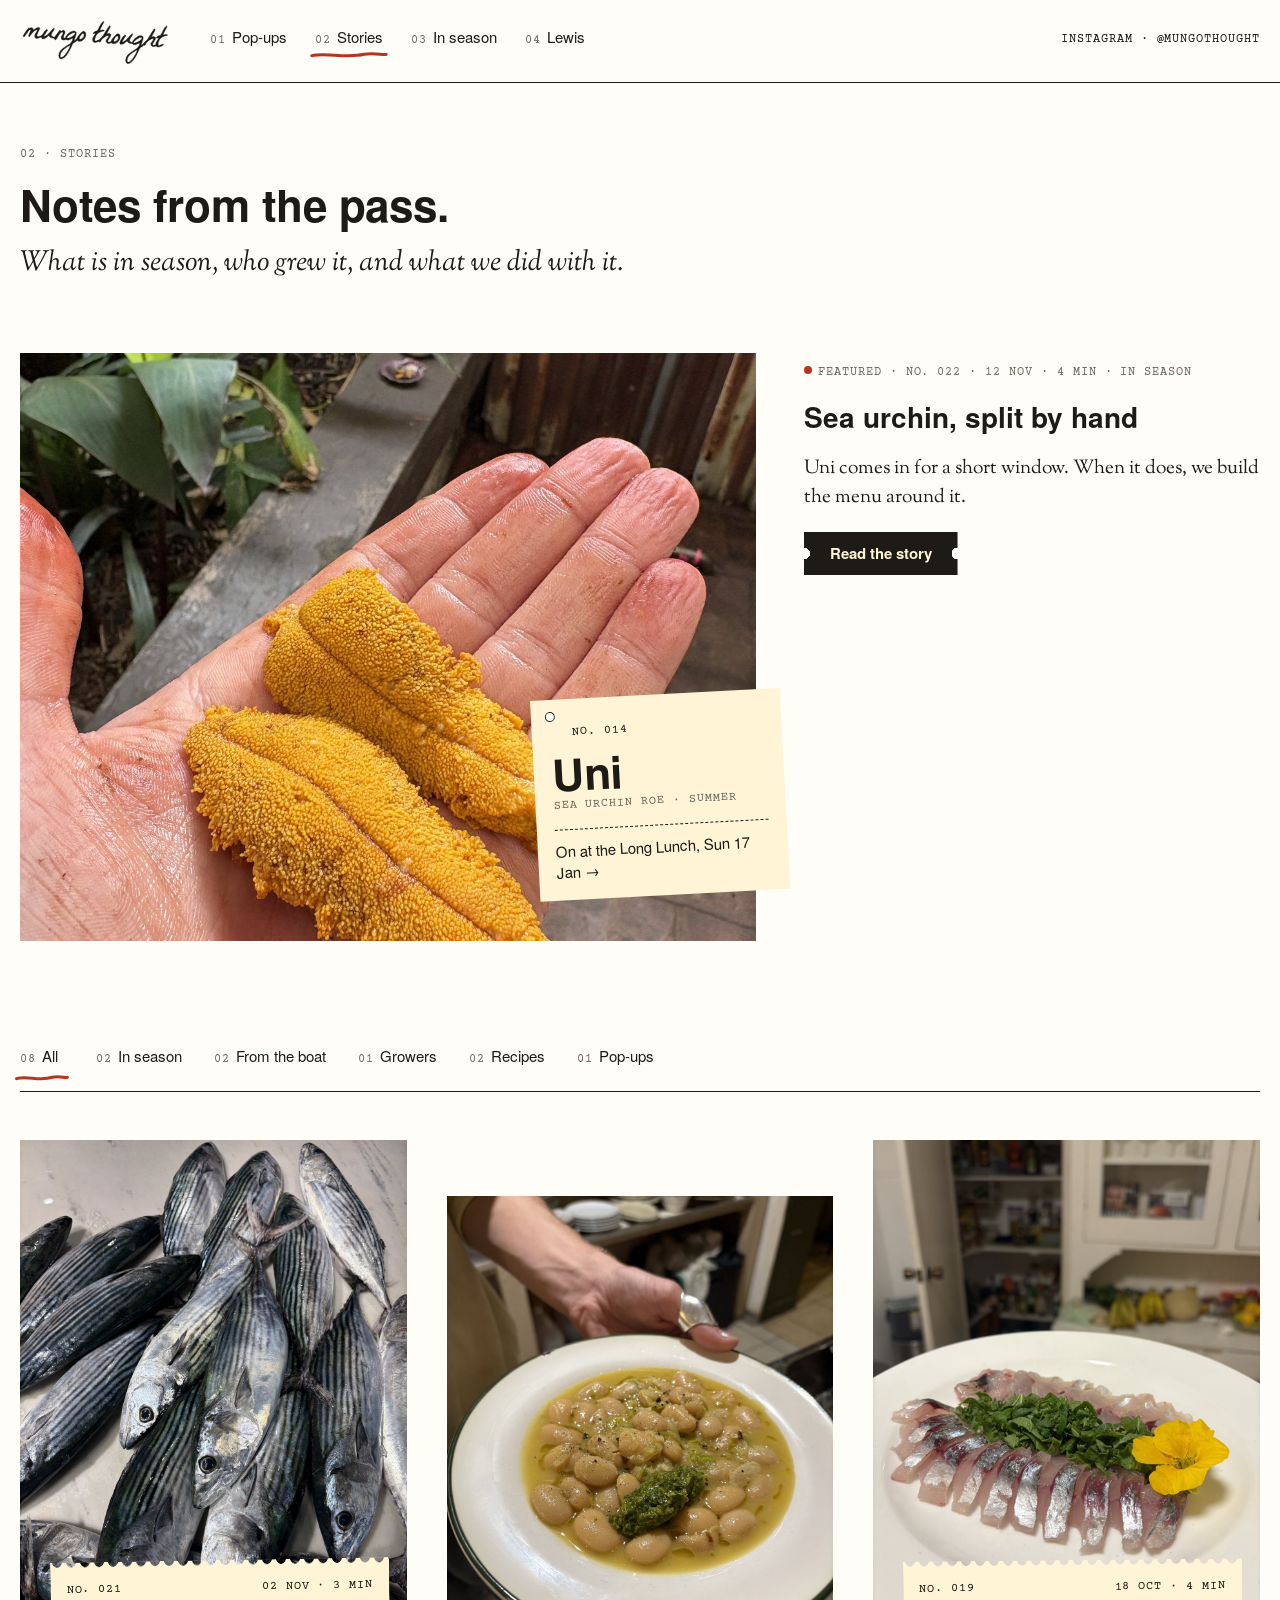
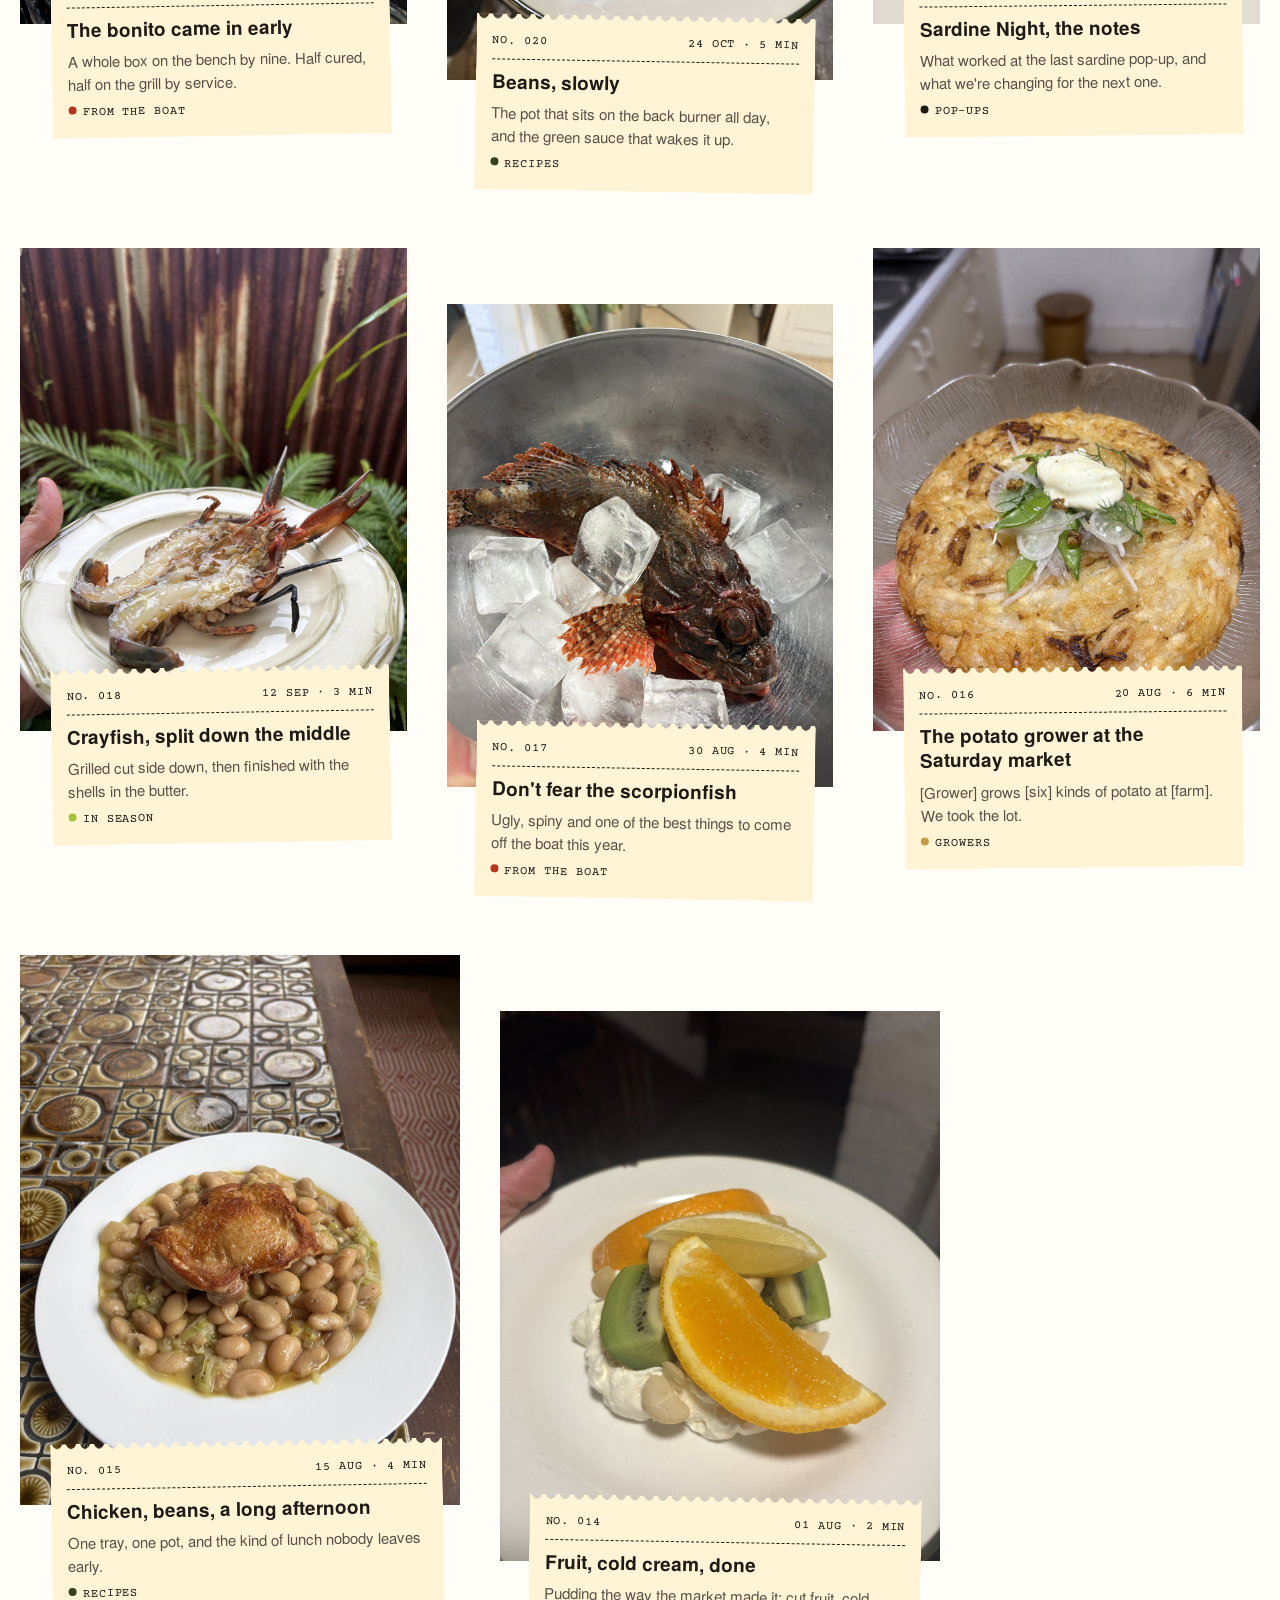
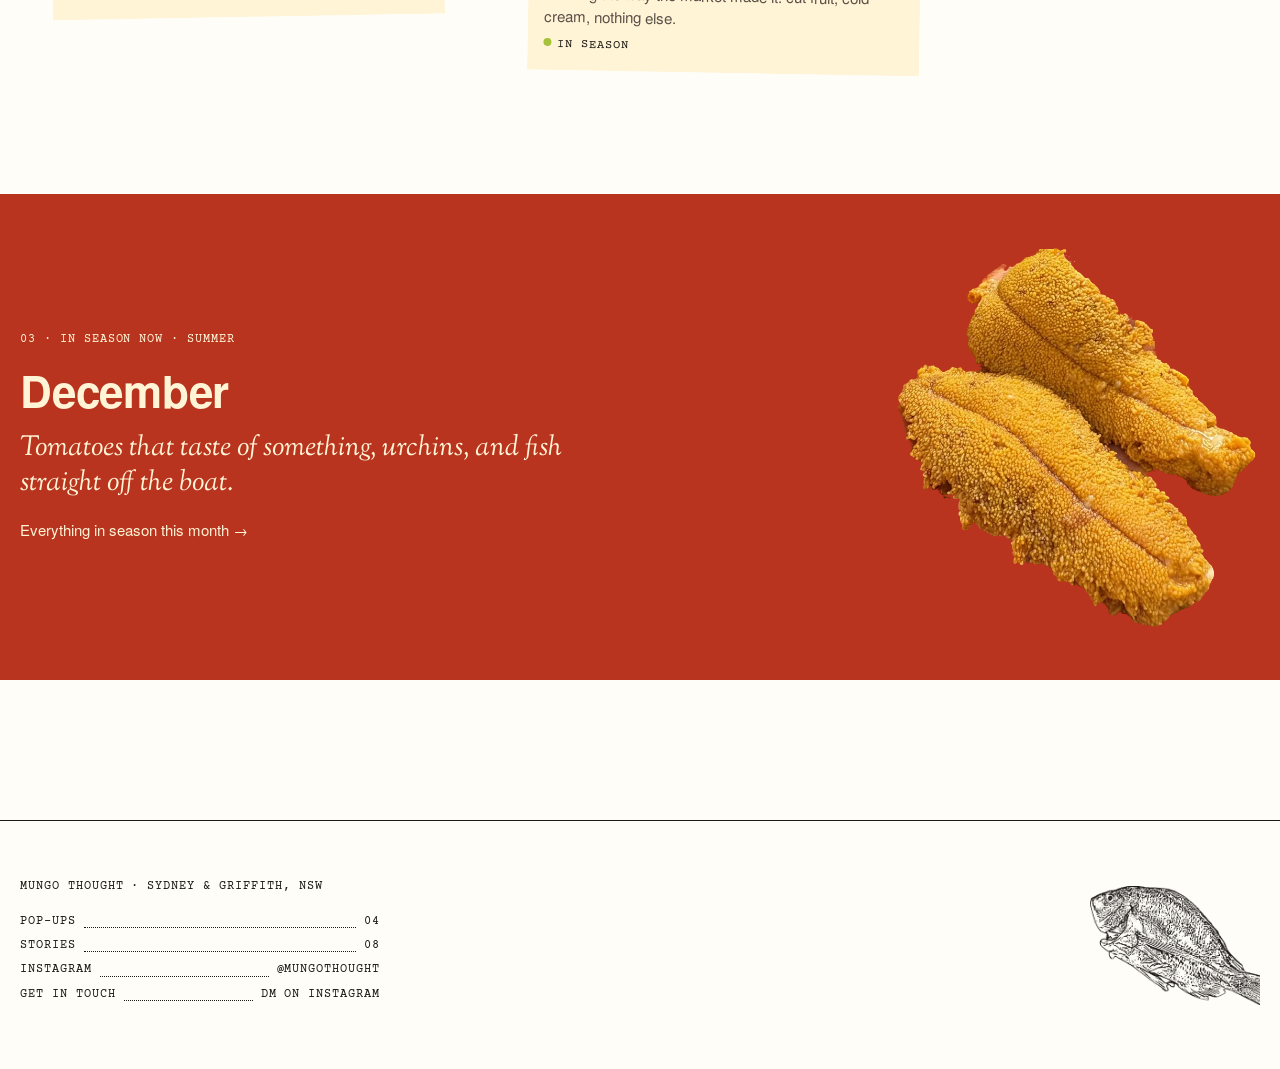
==== stories/index.html @ f0e1ba94 "Mungo Thought website: static site ready for Vercel - Home: the season field cycles through the mont" ====
<!doctype html>
<html lang="en-AU">
<head>
<meta charset="utf-8">
<meta name="viewport" content="width=device-width, initial-scale=1">
<title>Stories · Mungo Thought</title>
<meta name="description" content="Notes from the pass: what's in season, who grew it, and what Mungo Thought did with it.">
<meta name="theme-color" content="#FFFDF8">
<meta property="og:type" content="website">
<meta property="og:title" content="Stories · Mungo Thought">
<meta property="og:description" content="Notes from the pass: what's in season, who grew it, and what Mungo Thought did with it.">
<meta property="og:image" content="/assets/photos/uni-in-hand.jpg">
<link rel="icon" href="/assets/brand/favicon.svg" type="image/svg+xml">
<link rel="preload" href="/assets/fonts/Heros-Regular.woff2" as="font" type="font/woff2" crossorigin>
<link rel="preload" href="/assets/fonts/CourierPrime-Regular.woff2" as="font" type="font/woff2" crossorigin>
<link rel="stylesheet" href="/assets/css/site.css">
<script src="/assets/js/site.js" defer></script>
</head>
<body>
<a class="skip" href="#main">Skip to content</a>
<div id="top" style="background:#FFFDF8;color:#1E1A16">
<header class="site-header" style="position:sticky;top:0;z-index:50;display:flex;flex-wrap:wrap;align-items:center;gap:10px 36px;padding:14px 20px;background:#FFFDF8;color:#1E1A16;border-bottom:1px solid #1E1A16">
<a href="/" aria-label="mungo thought, home" style="display:block;line-height:0"><img src="/assets/brand/logotype.svg" alt="" width="150" height="95" style="width:150px;height:auto"></a>
<nav aria-label="Main" class="site-nav" style="flex:1 1 auto;min-width:0;display:flex;gap:10px 28px;overflow-x:auto;padding:6px 4px 12px"><a href="/#popups" style="position:relative;display:inline-flex;align-items:baseline;gap:6px;white-space:nowrap;color:#1E1A16;text-decoration:none;font-family:'TeX Gyre Heros', 'Helvetica Neue', Helvetica, Arial, sans-serif;font-weight:400;font-size:15px;line-height:1.5"><span style="font-family:'Courier Prime', 'Courier New', monospace;font-weight:400;font-size:12px;line-height:1.4;letter-spacing:0.08em;text-transform:uppercase;color:#6F675F">01</span>Pop-ups</a><a href="/stories" aria-current="page" style="position:relative;display:inline-flex;align-items:baseline;gap:6px;white-space:nowrap;color:#1E1A16;text-decoration:none;font-family:'TeX Gyre Heros', 'Helvetica Neue', Helvetica, Arial, sans-serif;font-weight:400;font-size:15px;line-height:1.5"><span style="font-family:'Courier Prime', 'Courier New', monospace;font-weight:400;font-size:12px;line-height:1.4;letter-spacing:0.08em;text-transform:uppercase;color:#6F675F">02</span>Stories<svg viewBox="0 0 200 14" preserveAspectRatio="none" aria-hidden="true" style="position:absolute;left:-4px;bottom:-10px;width:calc(100% + 8px);height:10px;overflow:visible;pointer-events:none"><path d="M2 8 C 40 3, 90 12, 140 6 C 170 3, 190 8, 198 6" fill="none" stroke="#B9341E" stroke-width="3" stroke-linecap="round" vector-effect="non-scaling-stroke"></path></svg></a><a href="/in-season" style="position:relative;display:inline-flex;align-items:baseline;gap:6px;white-space:nowrap;color:#1E1A16;text-decoration:none;font-family:'TeX Gyre Heros', 'Helvetica Neue', Helvetica, Arial, sans-serif;font-weight:400;font-size:15px;line-height:1.5"><span style="font-family:'Courier Prime', 'Courier New', monospace;font-weight:400;font-size:12px;line-height:1.4;letter-spacing:0.08em;text-transform:uppercase;color:#6F675F">03</span>In season</a><a href="/lewis" style="position:relative;display:inline-flex;align-items:baseline;gap:6px;white-space:nowrap;color:#1E1A16;text-decoration:none;font-family:'TeX Gyre Heros', 'Helvetica Neue', Helvetica, Arial, sans-serif;font-weight:400;font-size:15px;line-height:1.5"><span style="font-family:'Courier Prime', 'Courier New', monospace;font-weight:400;font-size:12px;line-height:1.4;letter-spacing:0.08em;text-transform:uppercase;color:#6F675F">04</span>Lewis</a></nav>
<a href="https://www.instagram.com/mungothought/" target="_blank" rel="noopener" class="ig-link" style="color:#1E1A16;text-decoration:none;white-space:nowrap;font-family:'Courier Prime', 'Courier New', monospace;font-weight:400;font-size:12px;line-height:1.4;letter-spacing:0.08em;text-transform:uppercase">Instagram · @mungothought</a>
</header>
<main id="main">
<section style="padding:64px 20px 0"><div style="display:flex;flex-direction:column;gap:18px;max-width:900px;scroll-margin-top:96px"><p style="margin:0;font-family:'Courier Prime', 'Courier New', monospace;font-weight:400;font-size:12px;line-height:1.4;letter-spacing:0.08em;text-transform:uppercase;color:#6F675F">02 · Stories</p><h1 style="margin:0;font-family:'TeX Gyre Heros', 'Helvetica Neue', Helvetica, Arial, sans-serif;font-weight:700;font-size:44px;line-height:1.05;letter-spacing:-0.005em">Notes from the pass.</h1><p style="margin:0;max-width:760px;font-family:'Sorts Mill Goudy', Georgia, serif;font-style:italic;font-weight:400;font-size:28px;line-height:1.25">What is in season, who grew it, and what we did with it.</p></div></section><section style="display:flex;flex-wrap:wrap;gap:48px;padding:72px 20px 0;align-items:flex-start">
<figure style="position:relative;flex:1 1 700px;min-width:0;max-width:820px;margin:0">
<a href="/stories/sea-urchin" style="display:block;line-height:0"><img src="/assets/photos/uni-in-hand.jpg" alt="Two tongues of sea urchin roe in an open palm" style="display:block;width:100%;aspect-ratio:5 / 4;object-fit:cover"></a>
<div class="mt-pin" style="position:absolute;right:-24px;bottom:40px"><div style="position:relative;box-sizing:border-box;width:250px;padding:26px 18px 18px;background:#FFF4D6;color:#1E1A16;transform:rotate(-3deg);transform-origin:0 0"><span aria-hidden="true" style="position:absolute;left:14px;top:12px;width:10px;height:10px;border-radius:999px;background:#FFFDF8;box-shadow:inset 0 0 0 1px #1E1A16"></span><div style="padding-left:22px;font-family:'Courier Prime', 'Courier New', monospace;font-weight:400;font-size:12px;line-height:1.4;letter-spacing:0.08em;text-transform:uppercase">No. 014</div><p style="margin:8px 0 2px;font-family:'TeX Gyre Heros', 'Helvetica Neue', Helvetica, Arial, sans-serif;font-weight:700;font-size:44px;line-height:1.05;letter-spacing:-0.005em">Uni</p><div style="font-family:'Courier Prime', 'Courier New', monospace;font-weight:400;font-size:12px;line-height:1.4;letter-spacing:0.08em;text-transform:uppercase;color:#6F675F">Sea urchin roe · summer</div><a href="/#coming-up" style="display:block;margin-top:14px;padding-top:10px;border-top:1px dashed #1E1A16;font-family:'TeX Gyre Heros', 'Helvetica Neue', Helvetica, Arial, sans-serif;font-weight:400;font-size:15px;line-height:1.5;line-height:1.4;color:#1E1A16;text-decoration:none">On at the Long Lunch, Sun 17 Jan →</a></div></div>
</figure>
<div style="flex:1 1 420px;min-width:0;max-width:520px;display:flex;flex-direction:column;gap:20px;padding-top:12px">
<p style="margin:0;font-family:'Courier Prime', 'Courier New', monospace;font-weight:400;font-size:12px;line-height:1.4;letter-spacing:0.08em;text-transform:uppercase;color:#6F675F"><span style="display:inline-block;width:8px;height:8px;border-radius:999px;background:#B9341E;margin-right:6px;vertical-align:1px"></span>Featured · No. 022 · 12 Nov · 4 min · In season</p>
<h2 style="margin:0;font-family:'TeX Gyre Heros', 'Helvetica Neue', Helvetica, Arial, sans-serif;font-weight:700;font-size:28px;line-height:1.15"><a href="/stories/sea-urchin" style="color:#1E1A16;text-decoration:none">Sea urchin, split by hand</a></h2>
<p style="margin:0;font-family:'Sorts Mill Goudy', Georgia, serif;font-weight:400;font-size:19px;line-height:1.55">Uni comes in for a short window. When it does, we build the menu around it.</p>
<div><a href="/stories/sea-urchin" class="mt-ticket" style="display:inline-flex;align-items:center;gap:8px;padding:14px 26px;background:#1E1A16;color:#FFF4D6;text-decoration:none;font-family:'TeX Gyre Heros', 'Helvetica Neue', Helvetica, Arial, sans-serif;font-weight:700;font-size:15px;line-height:1;-webkit-mask:radial-gradient(circle 6px at 0 50%, transparent 97%, #000) left / 51% 100% no-repeat, radial-gradient(circle 6px at 100% 50%, transparent 97%, #000) right / 51% 100% no-repeat;mask:radial-gradient(circle 6px at 0 50%, transparent 97%, #000) left / 51% 100% no-repeat, radial-gradient(circle 6px at 100% 50%, transparent 97%, #000) right / 51% 100% no-repeat">Read the story</a></div>
</div>
</section><nav aria-label="Story topics" style="display:flex;flex-wrap:wrap;gap:8px 32px;margin:96px 20px 0;padding:0 0 18px;border-bottom:1px solid #1E1A16"><button type="button" class="tab" data-tab="All" aria-pressed="true" style="position:relative;display:inline-flex;align-items:baseline;gap:6px;background:none;border:0;padding:8px 0 4px;cursor:pointer;color:#1E1A16;font-family:'TeX Gyre Heros', 'Helvetica Neue', Helvetica, Arial, sans-serif;font-weight:400;font-size:15px;line-height:1.5"><span style="font-family:'Courier Prime', 'Courier New', monospace;font-weight:400;font-size:12px;line-height:1.4;letter-spacing:0.08em;text-transform:uppercase;color:#6F675F">08</span>All<span class="u"><svg viewBox="0 0 200 14" preserveAspectRatio="none" aria-hidden="true" style="position:absolute;left:-4px;bottom:-10px;width:calc(100% + 8px);height:10px;overflow:visible;pointer-events:none"><path d="M2 8 C 40 3, 90 12, 140 6 C 170 3, 190 8, 198 6" fill="none" stroke="#B9341E" stroke-width="3" stroke-linecap="round" vector-effect="non-scaling-stroke"></path></svg></span></button><button type="button" class="tab" data-tab="In season" aria-pressed="false" style="position:relative;display:inline-flex;align-items:baseline;gap:6px;background:none;border:0;padding:8px 0 4px;cursor:pointer;color:#1E1A16;font-family:'TeX Gyre Heros', 'Helvetica Neue', Helvetica, Arial, sans-serif;font-weight:400;font-size:15px;line-height:1.5"><span style="font-family:'Courier Prime', 'Courier New', monospace;font-weight:400;font-size:12px;line-height:1.4;letter-spacing:0.08em;text-transform:uppercase;color:#6F675F">02</span>In season<span class="u"><svg viewBox="0 0 200 14" preserveAspectRatio="none" aria-hidden="true" style="position:absolute;left:-4px;bottom:-10px;width:calc(100% + 8px);height:10px;overflow:visible;pointer-events:none"><path d="M2 8 C 40 3, 90 12, 140 6 C 170 3, 190 8, 198 6" fill="none" stroke="#B9341E" stroke-width="3" stroke-linecap="round" vector-effect="non-scaling-stroke"></path></svg></span></button><button type="button" class="tab" data-tab="From the boat" aria-pressed="false" style="position:relative;display:inline-flex;align-items:baseline;gap:6px;background:none;border:0;padding:8px 0 4px;cursor:pointer;color:#1E1A16;font-family:'TeX Gyre Heros', 'Helvetica Neue', Helvetica, Arial, sans-serif;font-weight:400;font-size:15px;line-height:1.5"><span style="font-family:'Courier Prime', 'Courier New', monospace;font-weight:400;font-size:12px;line-height:1.4;letter-spacing:0.08em;text-transform:uppercase;color:#6F675F">02</span>From the boat<span class="u"><svg viewBox="0 0 200 14" preserveAspectRatio="none" aria-hidden="true" style="position:absolute;left:-4px;bottom:-10px;width:calc(100% + 8px);height:10px;overflow:visible;pointer-events:none"><path d="M2 8 C 40 3, 90 12, 140 6 C 170 3, 190 8, 198 6" fill="none" stroke="#B9341E" stroke-width="3" stroke-linecap="round" vector-effect="non-scaling-stroke"></path></svg></span></button><button type="button" class="tab" data-tab="Growers" aria-pressed="false" style="position:relative;display:inline-flex;align-items:baseline;gap:6px;background:none;border:0;padding:8px 0 4px;cursor:pointer;color:#1E1A16;font-family:'TeX Gyre Heros', 'Helvetica Neue', Helvetica, Arial, sans-serif;font-weight:400;font-size:15px;line-height:1.5"><span style="font-family:'Courier Prime', 'Courier New', monospace;font-weight:400;font-size:12px;line-height:1.4;letter-spacing:0.08em;text-transform:uppercase;color:#6F675F">01</span>Growers<span class="u"><svg viewBox="0 0 200 14" preserveAspectRatio="none" aria-hidden="true" style="position:absolute;left:-4px;bottom:-10px;width:calc(100% + 8px);height:10px;overflow:visible;pointer-events:none"><path d="M2 8 C 40 3, 90 12, 140 6 C 170 3, 190 8, 198 6" fill="none" stroke="#B9341E" stroke-width="3" stroke-linecap="round" vector-effect="non-scaling-stroke"></path></svg></span></button><button type="button" class="tab" data-tab="Recipes" aria-pressed="false" style="position:relative;display:inline-flex;align-items:baseline;gap:6px;background:none;border:0;padding:8px 0 4px;cursor:pointer;color:#1E1A16;font-family:'TeX Gyre Heros', 'Helvetica Neue', Helvetica, Arial, sans-serif;font-weight:400;font-size:15px;line-height:1.5"><span style="font-family:'Courier Prime', 'Courier New', monospace;font-weight:400;font-size:12px;line-height:1.4;letter-spacing:0.08em;text-transform:uppercase;color:#6F675F">02</span>Recipes<span class="u"><svg viewBox="0 0 200 14" preserveAspectRatio="none" aria-hidden="true" style="position:absolute;left:-4px;bottom:-10px;width:calc(100% + 8px);height:10px;overflow:visible;pointer-events:none"><path d="M2 8 C 40 3, 90 12, 140 6 C 170 3, 190 8, 198 6" fill="none" stroke="#B9341E" stroke-width="3" stroke-linecap="round" vector-effect="non-scaling-stroke"></path></svg></span></button><button type="button" class="tab" data-tab="Pop-ups" aria-pressed="false" style="position:relative;display:inline-flex;align-items:baseline;gap:6px;background:none;border:0;padding:8px 0 4px;cursor:pointer;color:#1E1A16;font-family:'TeX Gyre Heros', 'Helvetica Neue', Helvetica, Arial, sans-serif;font-weight:400;font-size:15px;line-height:1.5"><span style="font-family:'Courier Prime', 'Courier New', monospace;font-weight:400;font-size:12px;line-height:1.4;letter-spacing:0.08em;text-transform:uppercase;color:#6F675F">01</span>Pop-ups<span class="u"><svg viewBox="0 0 200 14" preserveAspectRatio="none" aria-hidden="true" style="position:absolute;left:-4px;bottom:-10px;width:calc(100% + 8px);height:10px;overflow:visible;pointer-events:none"><path d="M2 8 C 40 3, 90 12, 140 6 C 170 3, 190 8, 198 6" fill="none" stroke="#B9341E" stroke-width="3" stroke-linecap="round" vector-effect="non-scaling-stroke"></path></svg></span></button></nav><p class="empty" hidden style="margin:0;padding:80px 20px;text-align:center;font-family:'Sorts Mill Goudy', Georgia, serif;font-style:italic;font-weight:400;font-size:28px;line-height:1.25;color:#5A5047">Nothing under <span class="empty-name"></span> yet. The first one's being written.</p>
<div class="story-grid" style="display:flex;flex-wrap:wrap;gap:56px 40px;padding:48px 20px 0;align-items:flex-start"><div class="mt-card" data-topic="From the boat" style="--tilt:-1deg;flex:1 1 360px;min-width:0;max-width:440px;margin-top:var(--drop,0px)"><a href="/stories/sea-urchin" style="display:flex;flex-direction:column;color:#1E1A16;text-decoration:none"><img src="/assets/photos/bonito-pile.jpg" alt="A pile of bonito on a steel bench" style="display:block;width:100%;aspect-ratio:4 / 5;object-fit:cover"><div style="margin:-64px 18px 0 30px;position:relative"><div style="position:relative;box-sizing:border-box;background:#FFF4D6;color:#1E1A16;padding:20px 16px 16px;transform:rotate(var(--tilt));transform-origin:50% 0;-webkit-mask:radial-gradient(circle at 7px 0, transparent 4.5px, #000 5px) 0 0 / 14px 100% repeat-x;mask:radial-gradient(circle at 7px 0, transparent 4.5px, #000 5px) 0 0 / 14px 100% repeat-x"><div style="display:flex;justify-content:space-between;gap:12px;padding-bottom:8px;margin-bottom:10px;border-bottom:1px dashed #1E1A16;font-family:'Courier Prime', 'Courier New', monospace;font-weight:400;font-size:12px;line-height:1.4;letter-spacing:0.08em;text-transform:uppercase"><span>No. 021</span><span>02 Nov · 3 min</span></div><p style="margin:0 0 8px;font-family:'TeX Gyre Heros', 'Helvetica Neue', Helvetica, Arial, sans-serif;font-weight:700;font-size:19px;line-height:1.3">The bonito came in early</p><p style="margin:0;font-family:'TeX Gyre Heros', 'Helvetica Neue', Helvetica, Arial, sans-serif;font-weight:400;font-size:15px;line-height:1.5;color:#5A5047">A whole box on the bench by nine. Half cured, half on the grill by service.</p><div style="margin-top:10px;font-family:'Courier Prime', 'Courier New', monospace;font-weight:400;font-size:12px;line-height:1.4;letter-spacing:0.08em;text-transform:uppercase"><span style="display:inline-block;width:8px;height:8px;border-radius:999px;background:#B9341E;margin-right:6px;vertical-align:1px"></span>From the boat</div></div></div></a></div><div class="mt-card drop" data-topic="Recipes" style="--tilt:1deg;flex:1 1 360px;min-width:0;max-width:440px;margin-top:var(--drop,0px)"><a href="/stories/sea-urchin" style="display:flex;flex-direction:column;color:#1E1A16;text-decoration:none"><img src="/assets/photos/beans-salsa-verde.jpg" alt="White beans with salsa verde in a bowl, held out across the pass" style="display:block;width:100%;aspect-ratio:4 / 5;object-fit:cover"><div style="margin:-64px 18px 0 30px;position:relative"><div style="position:relative;box-sizing:border-box;background:#FFF4D6;color:#1E1A16;padding:20px 16px 16px;transform:rotate(var(--tilt));transform-origin:50% 0;-webkit-mask:radial-gradient(circle at 7px 0, transparent 4.5px, #000 5px) 0 0 / 14px 100% repeat-x;mask:radial-gradient(circle at 7px 0, transparent 4.5px, #000 5px) 0 0 / 14px 100% repeat-x"><div style="display:flex;justify-content:space-between;gap:12px;padding-bottom:8px;margin-bottom:10px;border-bottom:1px dashed #1E1A16;font-family:'Courier Prime', 'Courier New', monospace;font-weight:400;font-size:12px;line-height:1.4;letter-spacing:0.08em;text-transform:uppercase"><span>No. 020</span><span>24 Oct · 5 min</span></div><p style="margin:0 0 8px;font-family:'TeX Gyre Heros', 'Helvetica Neue', Helvetica, Arial, sans-serif;font-weight:700;font-size:19px;line-height:1.3">Beans, slowly</p><p style="margin:0;font-family:'TeX Gyre Heros', 'Helvetica Neue', Helvetica, Arial, sans-serif;font-weight:400;font-size:15px;line-height:1.5;color:#5A5047">The pot that sits on the back burner all day, and the green sauce that wakes it up.</p><div style="margin-top:10px;font-family:'Courier Prime', 'Courier New', monospace;font-weight:400;font-size:12px;line-height:1.4;letter-spacing:0.08em;text-transform:uppercase"><span style="display:inline-block;width:8px;height:8px;border-radius:999px;background:#36421F;margin-right:6px;vertical-align:1px"></span>Recipes</div></div></div></a></div><div class="mt-card" data-topic="Pop-ups" style="--tilt:-0.6deg;flex:1 1 360px;min-width:0;max-width:440px;margin-top:var(--drop,0px)"><a href="/stories/sea-urchin" style="display:flex;flex-direction:column;color:#1E1A16;text-decoration:none"><img src="/assets/photos/sardines-nasturtium.jpg" alt="Cured sardines with nasturtium leaves" style="display:block;width:100%;aspect-ratio:4 / 5;object-fit:cover"><div style="margin:-64px 18px 0 30px;position:relative"><div style="position:relative;box-sizing:border-box;background:#FFF4D6;color:#1E1A16;padding:20px 16px 16px;transform:rotate(var(--tilt));transform-origin:50% 0;-webkit-mask:radial-gradient(circle at 7px 0, transparent 4.5px, #000 5px) 0 0 / 14px 100% repeat-x;mask:radial-gradient(circle at 7px 0, transparent 4.5px, #000 5px) 0 0 / 14px 100% repeat-x"><div style="display:flex;justify-content:space-between;gap:12px;padding-bottom:8px;margin-bottom:10px;border-bottom:1px dashed #1E1A16;font-family:'Courier Prime', 'Courier New', monospace;font-weight:400;font-size:12px;line-height:1.4;letter-spacing:0.08em;text-transform:uppercase"><span>No. 019</span><span>18 Oct · 4 min</span></div><p style="margin:0 0 8px;font-family:'TeX Gyre Heros', 'Helvetica Neue', Helvetica, Arial, sans-serif;font-weight:700;font-size:19px;line-height:1.3">Sardine Night, the notes</p><p style="margin:0;font-family:'TeX Gyre Heros', 'Helvetica Neue', Helvetica, Arial, sans-serif;font-weight:400;font-size:15px;line-height:1.5;color:#5A5047">What worked at the last sardine pop-up, and what we're changing for the next one.</p><div style="margin-top:10px;font-family:'Courier Prime', 'Courier New', monospace;font-weight:400;font-size:12px;line-height:1.4;letter-spacing:0.08em;text-transform:uppercase"><span style="display:inline-block;width:8px;height:8px;border-radius:999px;background:#1E1A16;margin-right:6px;vertical-align:1px"></span>Pop-ups</div></div></div></a></div><div class="mt-card" data-topic="In season" style="--tilt:-1deg;flex:1 1 360px;min-width:0;max-width:440px;margin-top:var(--drop,0px)"><a href="/stories/sea-urchin" style="display:flex;flex-direction:column;color:#1E1A16;text-decoration:none"><img src="/assets/photos/crayfish-fern-plate.jpg" alt="A split crayfish on a plate among ferns" style="display:block;width:100%;aspect-ratio:4 / 5;object-fit:cover"><div style="margin:-64px 18px 0 30px;position:relative"><div style="position:relative;box-sizing:border-box;background:#FFF4D6;color:#1E1A16;padding:20px 16px 16px;transform:rotate(var(--tilt));transform-origin:50% 0;-webkit-mask:radial-gradient(circle at 7px 0, transparent 4.5px, #000 5px) 0 0 / 14px 100% repeat-x;mask:radial-gradient(circle at 7px 0, transparent 4.5px, #000 5px) 0 0 / 14px 100% repeat-x"><div style="display:flex;justify-content:space-between;gap:12px;padding-bottom:8px;margin-bottom:10px;border-bottom:1px dashed #1E1A16;font-family:'Courier Prime', 'Courier New', monospace;font-weight:400;font-size:12px;line-height:1.4;letter-spacing:0.08em;text-transform:uppercase"><span>No. 018</span><span>12 Sep · 3 min</span></div><p style="margin:0 0 8px;font-family:'TeX Gyre Heros', 'Helvetica Neue', Helvetica, Arial, sans-serif;font-weight:700;font-size:19px;line-height:1.3">Crayfish, split down the middle</p><p style="margin:0;font-family:'TeX Gyre Heros', 'Helvetica Neue', Helvetica, Arial, sans-serif;font-weight:400;font-size:15px;line-height:1.5;color:#5A5047">Grilled cut side down, then finished with the shells in the butter.</p><div style="margin-top:10px;font-family:'Courier Prime', 'Courier New', monospace;font-weight:400;font-size:12px;line-height:1.4;letter-spacing:0.08em;text-transform:uppercase"><span style="display:inline-block;width:8px;height:8px;border-radius:999px;background:#A6C23A;margin-right:6px;vertical-align:1px"></span>In season</div></div></div></a></div><div class="mt-card drop" data-topic="From the boat" style="--tilt:1deg;flex:1 1 360px;min-width:0;max-width:440px;margin-top:var(--drop,0px)"><a href="/stories/sea-urchin" style="display:flex;flex-direction:column;color:#1E1A16;text-decoration:none"><img src="/assets/photos/scorpionfish-on-ice.jpg" alt="A scorpionfish on ice in a steel bowl" style="display:block;width:100%;aspect-ratio:4 / 5;object-fit:cover"><div style="margin:-64px 18px 0 30px;position:relative"><div style="position:relative;box-sizing:border-box;background:#FFF4D6;color:#1E1A16;padding:20px 16px 16px;transform:rotate(var(--tilt));transform-origin:50% 0;-webkit-mask:radial-gradient(circle at 7px 0, transparent 4.5px, #000 5px) 0 0 / 14px 100% repeat-x;mask:radial-gradient(circle at 7px 0, transparent 4.5px, #000 5px) 0 0 / 14px 100% repeat-x"><div style="display:flex;justify-content:space-between;gap:12px;padding-bottom:8px;margin-bottom:10px;border-bottom:1px dashed #1E1A16;font-family:'Courier Prime', 'Courier New', monospace;font-weight:400;font-size:12px;line-height:1.4;letter-spacing:0.08em;text-transform:uppercase"><span>No. 017</span><span>30 Aug · 4 min</span></div><p style="margin:0 0 8px;font-family:'TeX Gyre Heros', 'Helvetica Neue', Helvetica, Arial, sans-serif;font-weight:700;font-size:19px;line-height:1.3">Don't fear the scorpionfish</p><p style="margin:0;font-family:'TeX Gyre Heros', 'Helvetica Neue', Helvetica, Arial, sans-serif;font-weight:400;font-size:15px;line-height:1.5;color:#5A5047">Ugly, spiny and one of the best things to come off the boat this year.</p><div style="margin-top:10px;font-family:'Courier Prime', 'Courier New', monospace;font-weight:400;font-size:12px;line-height:1.4;letter-spacing:0.08em;text-transform:uppercase"><span style="display:inline-block;width:8px;height:8px;border-radius:999px;background:#B9341E;margin-right:6px;vertical-align:1px"></span>From the boat</div></div></div></a></div><div class="mt-card" data-topic="Growers" style="--tilt:-0.6deg;flex:1 1 360px;min-width:0;max-width:440px;margin-top:var(--drop,0px)"><a href="/stories/sea-urchin" style="display:flex;flex-direction:column;color:#1E1A16;text-decoration:none"><img src="/assets/photos/rosti-creme-fraiche.jpg" alt="A golden potato rösti with crème fraîche" style="display:block;width:100%;aspect-ratio:4 / 5;object-fit:cover"><div style="margin:-64px 18px 0 30px;position:relative"><div style="position:relative;box-sizing:border-box;background:#FFF4D6;color:#1E1A16;padding:20px 16px 16px;transform:rotate(var(--tilt));transform-origin:50% 0;-webkit-mask:radial-gradient(circle at 7px 0, transparent 4.5px, #000 5px) 0 0 / 14px 100% repeat-x;mask:radial-gradient(circle at 7px 0, transparent 4.5px, #000 5px) 0 0 / 14px 100% repeat-x"><div style="display:flex;justify-content:space-between;gap:12px;padding-bottom:8px;margin-bottom:10px;border-bottom:1px dashed #1E1A16;font-family:'Courier Prime', 'Courier New', monospace;font-weight:400;font-size:12px;line-height:1.4;letter-spacing:0.08em;text-transform:uppercase"><span>No. 016</span><span>20 Aug · 6 min</span></div><p style="margin:0 0 8px;font-family:'TeX Gyre Heros', 'Helvetica Neue', Helvetica, Arial, sans-serif;font-weight:700;font-size:19px;line-height:1.3">The potato grower at the Saturday market</p><p style="margin:0;font-family:'TeX Gyre Heros', 'Helvetica Neue', Helvetica, Arial, sans-serif;font-weight:400;font-size:15px;line-height:1.5;color:#5A5047">[Grower] grows [six] kinds of potato at [farm]. We took the lot.</p><div style="margin-top:10px;font-family:'Courier Prime', 'Courier New', monospace;font-weight:400;font-size:12px;line-height:1.4;letter-spacing:0.08em;text-transform:uppercase"><span style="display:inline-block;width:8px;height:8px;border-radius:999px;background:#C99A45;margin-right:6px;vertical-align:1px"></span>Growers</div></div></div></a></div><div class="mt-card" data-topic="Recipes" style="--tilt:-1deg;flex:1 1 360px;min-width:0;max-width:440px;margin-top:var(--drop,0px)"><a href="/stories/sea-urchin" style="display:flex;flex-direction:column;color:#1E1A16;text-decoration:none"><img src="/assets/photos/chicken-white-beans.jpg" alt="Roast chicken thigh on white beans" style="display:block;width:100%;aspect-ratio:4 / 5;object-fit:cover"><div style="margin:-64px 18px 0 30px;position:relative"><div style="position:relative;box-sizing:border-box;background:#FFF4D6;color:#1E1A16;padding:20px 16px 16px;transform:rotate(var(--tilt));transform-origin:50% 0;-webkit-mask:radial-gradient(circle at 7px 0, transparent 4.5px, #000 5px) 0 0 / 14px 100% repeat-x;mask:radial-gradient(circle at 7px 0, transparent 4.5px, #000 5px) 0 0 / 14px 100% repeat-x"><div style="display:flex;justify-content:space-between;gap:12px;padding-bottom:8px;margin-bottom:10px;border-bottom:1px dashed #1E1A16;font-family:'Courier Prime', 'Courier New', monospace;font-weight:400;font-size:12px;line-height:1.4;letter-spacing:0.08em;text-transform:uppercase"><span>No. 015</span><span>15 Aug · 4 min</span></div><p style="margin:0 0 8px;font-family:'TeX Gyre Heros', 'Helvetica Neue', Helvetica, Arial, sans-serif;font-weight:700;font-size:19px;line-height:1.3">Chicken, beans, a long afternoon</p><p style="margin:0;font-family:'TeX Gyre Heros', 'Helvetica Neue', Helvetica, Arial, sans-serif;font-weight:400;font-size:15px;line-height:1.5;color:#5A5047">One tray, one pot, and the kind of lunch nobody leaves early.</p><div style="margin-top:10px;font-family:'Courier Prime', 'Courier New', monospace;font-weight:400;font-size:12px;line-height:1.4;letter-spacing:0.08em;text-transform:uppercase"><span style="display:inline-block;width:8px;height:8px;border-radius:999px;background:#36421F;margin-right:6px;vertical-align:1px"></span>Recipes</div></div></div></a></div><div class="mt-card drop" data-topic="In season" style="--tilt:1deg;flex:1 1 360px;min-width:0;max-width:440px;margin-top:var(--drop,0px)"><a href="/stories/sea-urchin" style="display:flex;flex-direction:column;color:#1E1A16;text-decoration:none"><img src="/assets/photos/fruit-cream-orange.jpg" alt="Orange and kiwi over cream on a white plate" style="display:block;width:100%;aspect-ratio:4 / 5;object-fit:cover"><div style="margin:-64px 18px 0 30px;position:relative"><div style="position:relative;box-sizing:border-box;background:#FFF4D6;color:#1E1A16;padding:20px 16px 16px;transform:rotate(var(--tilt));transform-origin:50% 0;-webkit-mask:radial-gradient(circle at 7px 0, transparent 4.5px, #000 5px) 0 0 / 14px 100% repeat-x;mask:radial-gradient(circle at 7px 0, transparent 4.5px, #000 5px) 0 0 / 14px 100% repeat-x"><div style="display:flex;justify-content:space-between;gap:12px;padding-bottom:8px;margin-bottom:10px;border-bottom:1px dashed #1E1A16;font-family:'Courier Prime', 'Courier New', monospace;font-weight:400;font-size:12px;line-height:1.4;letter-spacing:0.08em;text-transform:uppercase"><span>No. 014</span><span>01 Aug · 2 min</span></div><p style="margin:0 0 8px;font-family:'TeX Gyre Heros', 'Helvetica Neue', Helvetica, Arial, sans-serif;font-weight:700;font-size:19px;line-height:1.3">Fruit, cold cream, done</p><p style="margin:0;font-family:'TeX Gyre Heros', 'Helvetica Neue', Helvetica, Arial, sans-serif;font-weight:400;font-size:15px;line-height:1.5;color:#5A5047">Pudding the way the market made it: cut fruit, cold cream, nothing else.</p><div style="margin-top:10px;font-family:'Courier Prime', 'Courier New', monospace;font-weight:400;font-size:12px;line-height:1.4;letter-spacing:0.08em;text-transform:uppercase"><span style="display:inline-block;width:8px;height:8px;border-radius:999px;background:#A6C23A;margin-right:6px;vertical-align:1px"></span>In season</div></div></div></a></div></div><a href="/in-season" data-season-scope data-mode="now" style="--ground:#A6C23A;--on:#1E1A16;display:flex;flex-wrap:wrap;align-items:center;justify-content:space-between;gap:24px 40px;margin:120px 0 0;padding:48px 20px;background:var(--ground);color:var(--on);text-decoration:none">
<div style="display:flex;flex-direction:column;gap:18px;max-width:560px">
<p style="margin:0;font-family:'Courier Prime', 'Courier New', monospace;font-weight:400;font-size:12px;line-height:1.4;letter-spacing:0.08em;text-transform:uppercase">03 · In season now · <span data-bind="seasonName">Spring</span></p>
<p style="margin:0;font-family:'TeX Gyre Heros', 'Helvetica Neue', Helvetica, Arial, sans-serif;font-weight:700;font-size:44px;line-height:1.05;letter-spacing:-0.005em" data-bind="monthName">November</p>
<p style="margin:0;font-family:'Sorts Mill Goudy', Georgia, serif;font-style:italic;font-weight:400;font-size:28px;line-height:1.25" data-bind="line">Broad beans in the pod, the first bream, asparagus by the bunch.</p>
<p style="margin:0;font-family:'TeX Gyre Heros', 'Helvetica Neue', Helvetica, Arial, sans-serif;font-weight:400;font-size:15px;line-height:1.5">Everything in season this month →</p>
</div>
<div><img data-season-only="summer" hidden src="/assets/cutouts/uni.webp" alt="Two tongues of sea urchin roe" loading="lazy" style="display:block;width:min(368px,80vw);height:auto"><img data-season-only="autumn" hidden src="/assets/cutouts/crayfish.webp" alt="A split crayfish on a white plate" loading="lazy" style="display:block;width:min(496px,80vw);height:auto"><img data-season-only="winter" hidden src="/assets/cutouts/chicken.webp" alt="Roast chicken thigh on white beans" loading="lazy" style="display:block;width:min(464px,80vw);height:auto"><img data-season-only="spring" src="/assets/cutouts/bream.webp" alt="A whole bream" loading="lazy" style="display:block;width:min(512px,80vw);height:auto"></div>
</a>
</main>
<footer style="position:relative;margin-top:140px;padding:56px 20px 64px;border-top:1px solid #1E1A16">
<div style="display:flex;flex-wrap:wrap;gap:40px 80px;align-items:flex-end;justify-content:space-between">
<div style="flex:0 1 360px;display:flex;flex-direction:column;gap:4px;font-family:'Courier Prime', 'Courier New', monospace;font-weight:400;font-size:12px;line-height:1.4;letter-spacing:0.08em;text-transform:uppercase;line-height:1.7">
<p style="margin:0 0 10px">Mungo Thought · Sydney &amp; Griffith, NSW</p>
<div style="display:flex;gap:8px"><a href="/#popups" style="color:#1E1A16;text-decoration:none">Pop-ups</a><span style="flex:1;border-bottom:1px dotted #1E1A16;transform:translateY(-4px)"></span><a href="/#popups" style="color:#1E1A16;text-decoration:none">04</a></div><div style="display:flex;gap:8px"><a href="/stories" style="color:#1E1A16;text-decoration:none">Stories</a><span style="flex:1;border-bottom:1px dotted #1E1A16;transform:translateY(-4px)"></span><a href="/stories" style="color:#1E1A16;text-decoration:none">08</a></div><div style="display:flex;gap:8px"><a href="https://www.instagram.com/mungothought/" target="_blank" rel="noopener" style="color:#1E1A16;text-decoration:none">Instagram</a><span style="flex:1;border-bottom:1px dotted #1E1A16;transform:translateY(-4px)"></span><a href="https://www.instagram.com/mungothought/" target="_blank" rel="noopener" style="color:#1E1A16;text-decoration:none">@mungothought</a></div><div style="display:flex;gap:8px"><a href="https://www.instagram.com/mungothought/" target="_blank" rel="noopener" style="color:#1E1A16;text-decoration:none">Get in touch</a><span style="flex:1;border-bottom:1px dotted #1E1A16;transform:translateY(-4px)"></span><a href="https://www.instagram.com/mungothought/" target="_blank" rel="noopener" style="color:#1E1A16;text-decoration:none">DM on Instagram</a></div>
</div>
<img src="/assets/drawings/bream-ink.webp" alt="" aria-hidden="true" style="width:170px;height:auto">
</div>
</footer>
</div>
</body>
</html>
---- assets/css/site.css ----
/* Mungo Thought — site styles. Most layout is inline on the elements; this file holds fonts, states and the phone overrides. */

@font-face { font-family: 'TeX Gyre Heros'; src: url(/assets/fonts/Heros-Regular.woff2) format('woff2'); font-weight: 400; font-style: normal; font-display: swap; }
@font-face { font-family: 'TeX Gyre Heros'; src: url(/assets/fonts/Heros-Bold.woff2) format('woff2'); font-weight: 700; font-style: normal; font-display: swap; }
@font-face { font-family: 'Courier Prime'; src: url(/assets/fonts/CourierPrime-Regular.woff2) format('woff2'); font-weight: 400; font-style: normal; font-display: swap; }
@font-face { font-family: 'Courier Prime'; src: url(/assets/fonts/CourierPrime-Bold.woff2) format('woff2'); font-weight: 700; font-style: normal; font-display: swap; }
@font-face { font-family: 'Sorts Mill Goudy'; src: url(/assets/fonts/SortsMillGoudy-Regular.woff2) format('woff2'); font-weight: 400; font-style: normal; font-display: swap; }
@font-face { font-family: 'Sorts Mill Goudy'; src: url(/assets/fonts/SortsMillGoudy-Italic.woff2) format('woff2'); font-weight: 400; font-style: italic; font-display: swap; }

html { scroll-behavior: smooth; -webkit-text-size-adjust: 100%; }
html, body { overflow-x: clip; }
body { margin: 0; background: #FFFDF8; color: #1E1A16; font: 400 15px/1.5 'TeX Gyre Heros', 'Helvetica Neue', Helvetica, Arial, sans-serif; }
img, video { max-width: 100%; }
a { color: #1E1A16; }
a:hover { color: #B9341E; }
[hidden] { display: none !important; }

/* keyboard focus */
a:focus-visible, button:focus-visible { outline: 2px solid #2B3A9C; outline-offset: 3px; }
.mt-ticket:hover { background: #B9341E !important; color: #FFF4D6 !important; }
.mt-ticket:focus-visible { outline: none; background: #2B3A9C !important; color: #FFF4D6 !important; text-decoration: underline !important; text-underline-offset: 4px; }

.skip { position: absolute; left: -999px; top: 8px; z-index: 100; padding: 10px 14px; background: #1E1A16; color: #FFF4D6; }
.skip:focus { left: 8px; }

/* anchors land below the sticky header */
#popups, #coming-up, #host { scroll-margin-top: 96px; }

/* month ruler: the circle sits on the chosen month, "Now" under today's */
.ruler-month .ring, .ruler-month .now { display: none; }
.ruler-month[aria-pressed="true"] .ring { display: block; }
.ruler-month[data-now] .now { display: block; }

/* story topics: underline on the chosen tab */
.tab .u { display: none; }
.tab[aria-pressed="true"] .u { display: block; }

/* pinboard stagger only where there are three columns */
@media (min-width: 1000px) { .drop { --drop: 56px; } }

/* phones and small tablets */
@media (max-width: 760px) {
  [style*="font-size:44px"] { font-size: 34px !important; }
  [style*="font-size:28px"] { font-size: 23px !important; }
  [style*="font-size:19px;line-height:1.55"] { font-size: 18px !important; }
  .mt-row { grid-template-columns: 1fr !important; gap: 6px !important; }
  .mt-pin { position: static !important; margin: -36px 0 0 18px; }
  .tag-wrap .string { display: none; }
  .site-header { gap: 4px 20px !important; padding: 10px 16px !important; }
  .site-header img { width: 120px !important; }
  .site-header .ig-link { display: none; }
}

@media (prefers-reduced-motion: reduce) {
  html { scroll-behavior: auto; }
  .field, [data-season-scope] section { transition: none !important; }
}
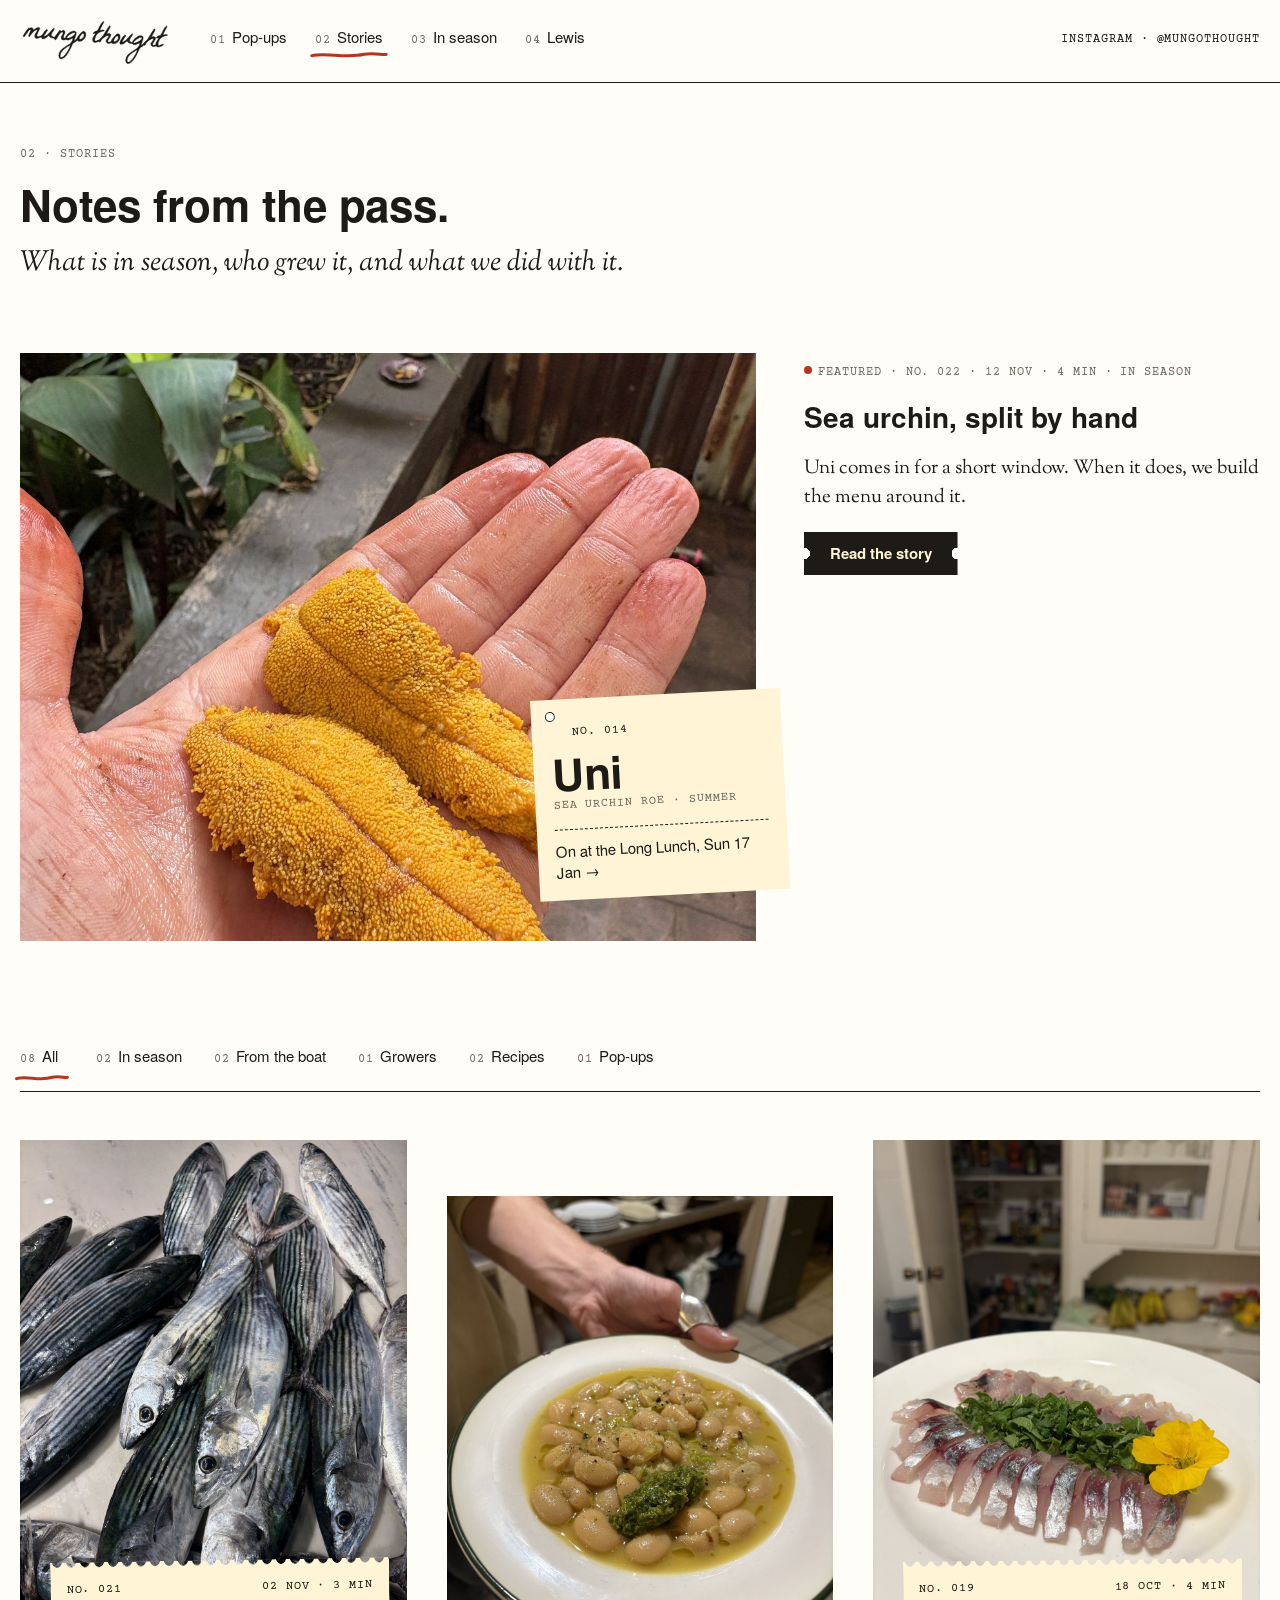
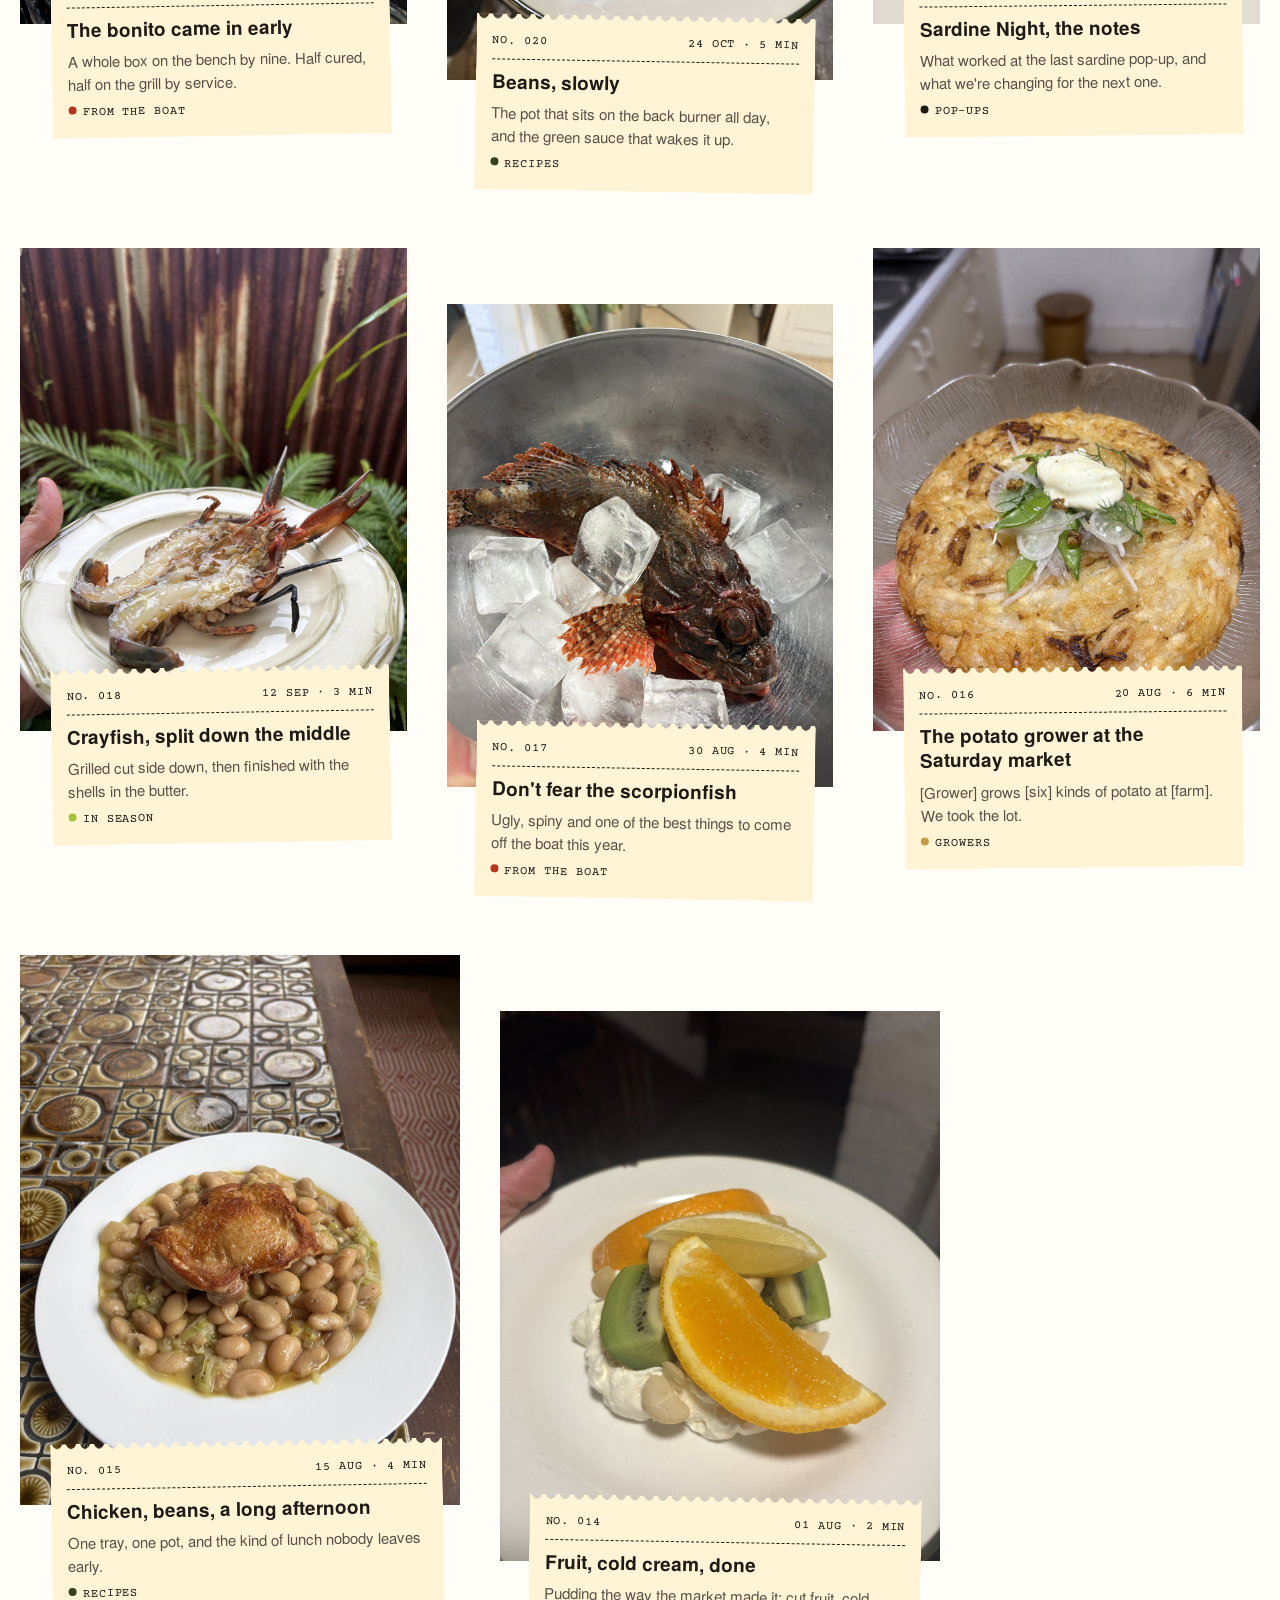
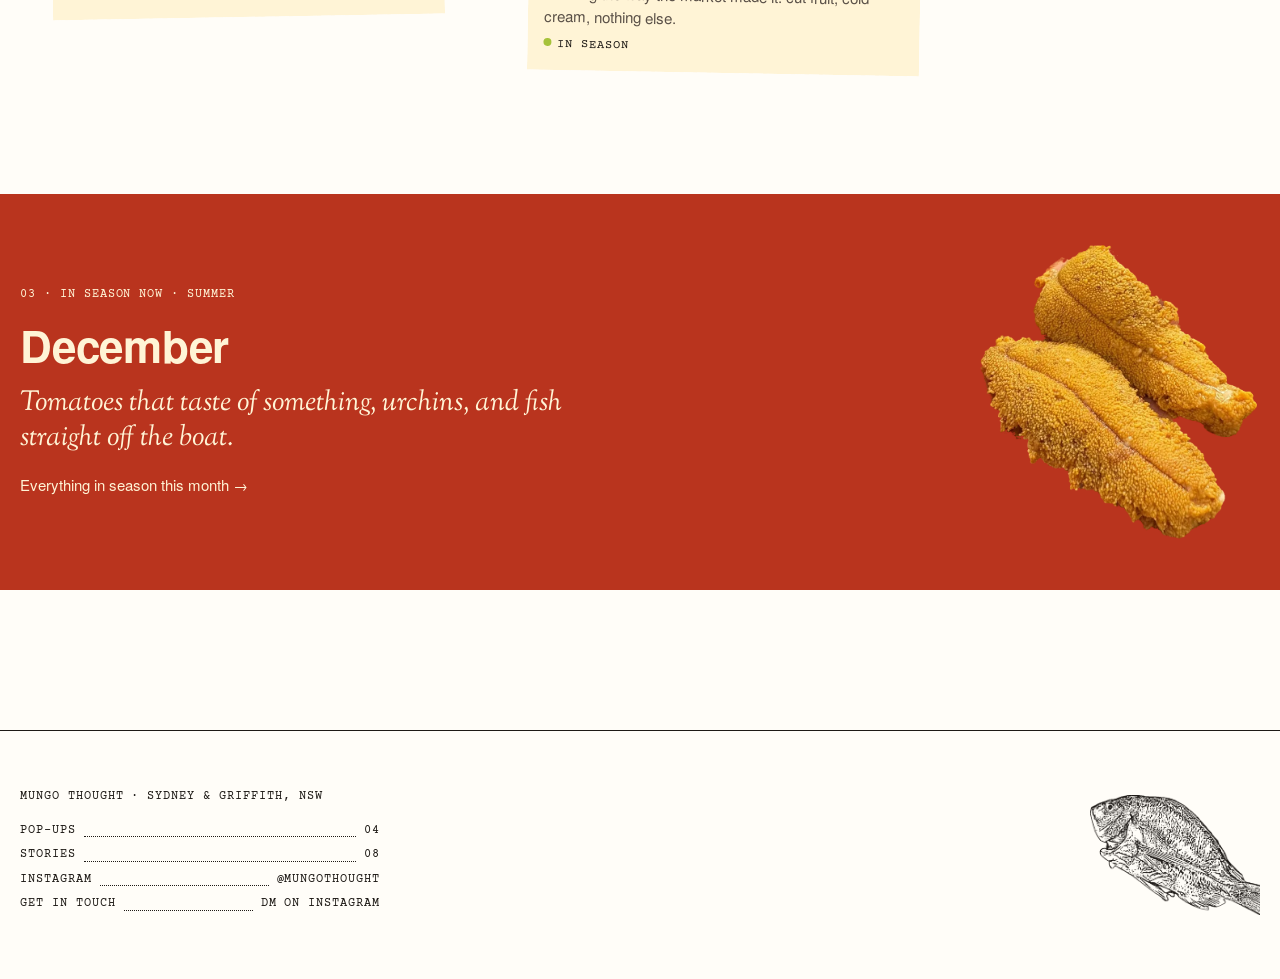
==== commit 68489ce9: "Even season hero, new landing photo, Lewis on film - Every season's cut-out is sized by height (and " ====
--- a/stories/index.html
+++ b/stories/index.html
@@ -44,7 +44,7 @@
 <p style="margin:0;font-family:'Sorts Mill Goudy', Georgia, serif;font-style:italic;font-weight:400;font-size:28px;line-height:1.25" data-bind="line">Broad beans in the pod, the first bream, asparagus by the bunch.</p>
 <p style="margin:0;font-family:'TeX Gyre Heros', 'Helvetica Neue', Helvetica, Arial, sans-serif;font-weight:400;font-size:15px;line-height:1.5">Everything in season this month →</p>
 </div>
-<div><img data-season-only="summer" hidden src="/assets/cutouts/uni.webp" alt="Two tongues of sea urchin roe" loading="lazy" style="display:block;width:min(368px,80vw);height:auto"><img data-season-only="autumn" hidden src="/assets/cutouts/crayfish.webp" alt="A split crayfish on a white plate" loading="lazy" style="display:block;width:min(496px,80vw);height:auto"><img data-season-only="winter" hidden src="/assets/cutouts/chicken.webp" alt="Roast chicken thigh on white beans" loading="lazy" style="display:block;width:min(464px,80vw);height:auto"><img data-season-only="spring" src="/assets/cutouts/bream.webp" alt="A whole bream" loading="lazy" style="display:block;width:min(512px,80vw);height:auto"></div>
+<div><img data-season-only="summer" hidden src="/assets/cutouts/uni.webp" alt="Two tongues of sea urchin roe" loading="lazy" style="display:block;height:min(300px,50vw);width:auto;max-width:min(100%,84vw);object-fit:contain"><img data-season-only="autumn" hidden src="/assets/cutouts/crayfish.webp" alt="A split crayfish on a white plate" loading="lazy" style="display:block;height:min(300px,50vw);width:auto;max-width:min(100%,84vw);object-fit:contain"><img data-season-only="winter" hidden src="/assets/cutouts/chicken.webp" alt="Roast chicken thigh on white beans" loading="lazy" style="display:block;height:min(300px,50vw);width:auto;max-width:min(100%,84vw);object-fit:contain"><img data-season-only="spring" src="/assets/cutouts/bream.webp" alt="A whole bream" loading="lazy" style="display:block;height:min(300px,50vw);width:auto;max-width:min(100%,84vw);object-fit:contain"></div>
 </a>
 </main>
 <footer style="position:relative;margin-top:140px;padding:56px 20px 64px;border-top:1px solid #1E1A16">
--- a/assets/css/site.css
+++ b/assets/css/site.css
@@ -35,6 +35,17 @@
 .tab .u { display: none; }
 .tab[aria-pressed="true"] .u { display: block; }
 
+/* In season band: cut-out and tag stay on one line on wide screens, so every season is the same height */
+@media (min-width: 761px) {
+  .band-art { flex-wrap: nowrap !important; min-width: 0; }
+  .band-art > :first-child { flex: 1 1 auto; min-width: 0; }
+  .band-art > :last-child { flex: 0 0 auto; }
+}
+
+/* In season band: same height whatever the season */
+@media (max-width: 1100px) { .season-band { min-height: 640px !important; } }
+@media (max-width: 760px) { .season-band { min-height: 740px !important; } }
+
 /* pinboard stagger only where there are three columns */
 @media (min-width: 1000px) { .drop { --drop: 56px; } }
 
@@ -46,6 +57,8 @@
   .mt-row { grid-template-columns: 1fr !important; gap: 6px !important; }
   .mt-pin { position: static !important; margin: -36px 0 0 18px; }
   .tag-wrap .string { display: none; }
+  .film-row { flex-direction: column !important; }
+  .film-row > figure { flex: none !important; width: 100%; }
   .site-header { gap: 4px 20px !important; padding: 10px 16px !important; }
   .site-header img { width: 120px !important; }
   .site-header .ig-link { display: none; }
